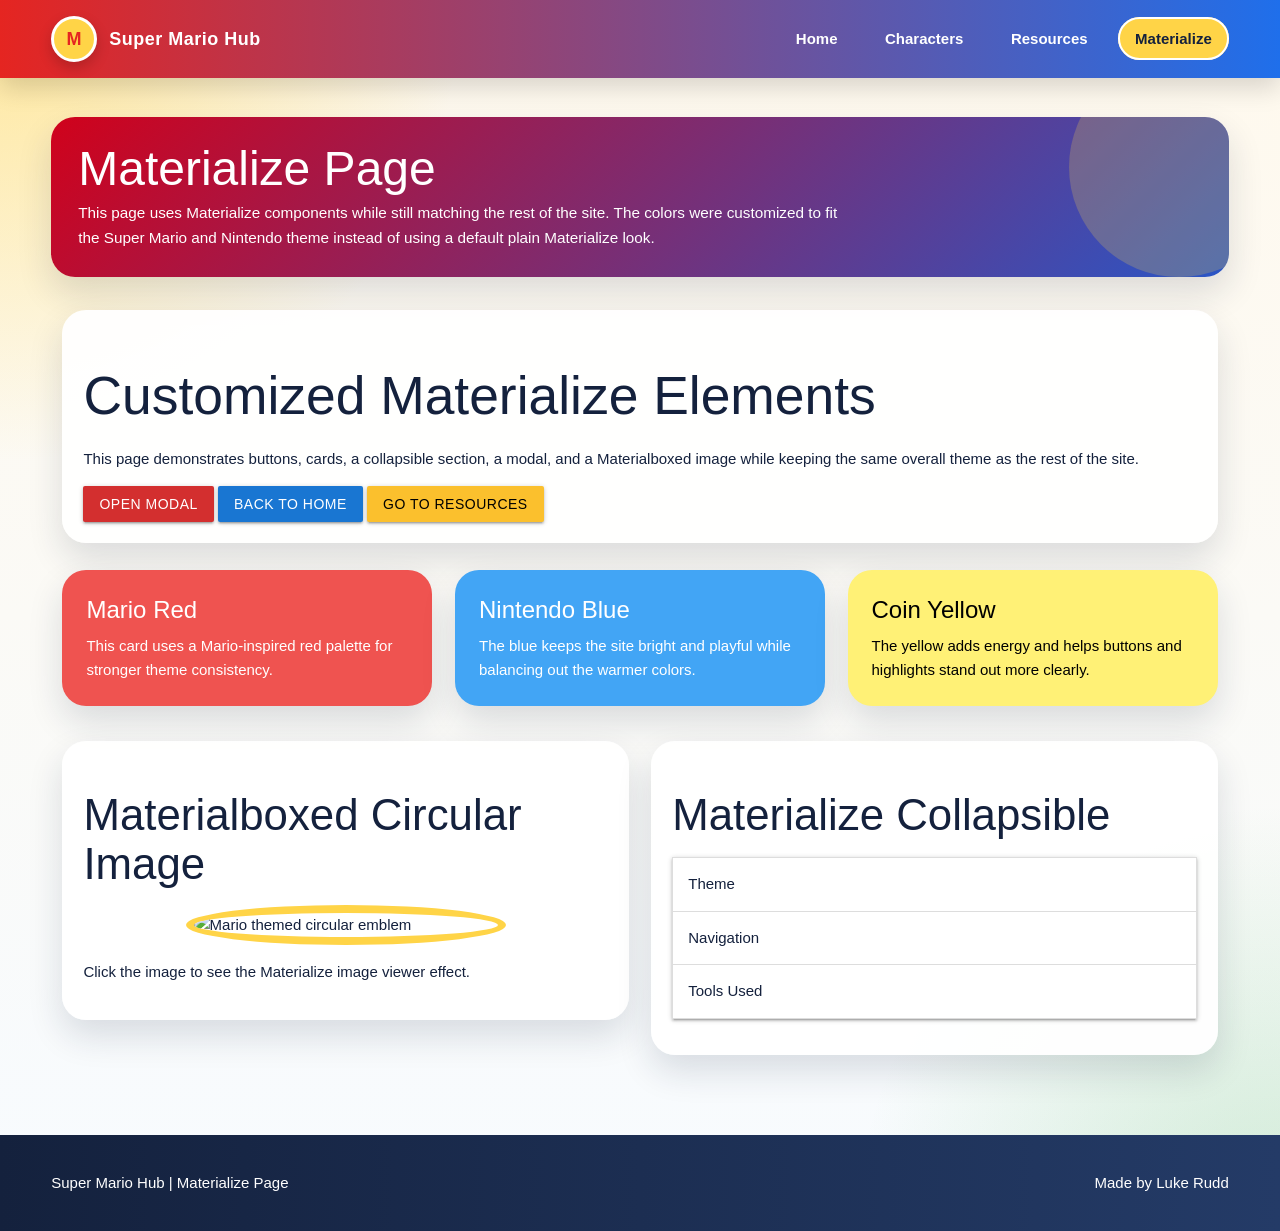
==== materialize.html @ 17e76cd8 "Add files via upload" ====
<!DOCTYPE html>
<html lang="en">
<head>
    <meta charset="UTF-8" />
    <meta name="viewport" content="width=device-width, initial-scale=1.0" />
    <title>Super Mario Hub | Materialize</title>

    <link
        rel="stylesheet"
        href="https://cdnjs.cloudflare.com/ajax/libs/materialize/1.0.0/css/materialize.min.css"
    />
    <link rel="stylesheet" href="cssstyle.css" />
</head>
<body class="materialize-theme">
    <header class="site-header">
        <div class="container navbar">
            <a href="htmlpage1.html" class="brand">
                <span class="brand-badge">M</span>
                <span>Super Mario Hub</span>
            </a>

            <button class="nav-toggle" aria-label="Open navigation">☰</button>

            <ul class="nav-links">
                <li><a href="htmlpage1.html">Home</a></li>
                <li><a href="htmlpage2.html">Characters</a></li>
                <li><a href="htmlpage3.html">Resources</a></li>
                <li><a href="materialize.html" class="active">Materialize</a></li>
            </ul>
        </div>
    </header>

    <section class="page-banner">
        <div class="container">
            <div class="banner-box reveal">
                <h1>Materialize Page</h1>
                <p>
                    This page uses Materialize components while still matching the rest of the site.
                    The colors were customized to fit the Super Mario and Nintendo theme instead of using
                    a default plain Materialize look.
                </p>
            </div>
        </div>
    </section>

    <main class="section">
        <div class="container">
            <div class="row">
                <div class="col s12">
                    <div class="material-box reveal">
                        <h2>Customized Materialize Elements</h2>
                        <p>
                            This page demonstrates buttons, cards, a collapsible section, a modal, and a Materialboxed image
                            while keeping the same overall theme as the rest of the site.
                        </p>

                        <a class="waves-effect waves-light btn red darken-2 modal-trigger" href="#marioModal">Open Modal</a>
                        <a class="waves-effect waves-light btn blue darken-2" href="htmlpage1.html">Back to Home</a>
                        <a class="waves-effect waves-light btn yellow darken-2 black-text" href="htmlpage3.html">Go to Resources</a>
                    </div>
                </div>
            </div>

            <div class="row">
                <div class="col s12 l4">
                    <div class="card red lighten-1 white-text reveal">
                        <div class="card-content">
                            <span class="card-title">Mario Red</span>
                            <p>This card uses a Mario-inspired red palette for stronger theme consistency.</p>
                        </div>
                    </div>
                </div>

                <div class="col s12 l4">
                    <div class="card blue lighten-1 white-text reveal">
                        <div class="card-content">
                            <span class="card-title">Nintendo Blue</span>
                            <p>The blue keeps the site bright and playful while balancing out the warmer colors.</p>
                        </div>
                    </div>
                </div>

                <div class="col s12 l4">
                    <div class="card yellow lighten-2 black-text reveal">
                        <div class="card-content">
                            <span class="card-title">Coin Yellow</span>
                            <p>The yellow adds energy and helps buttons and highlights stand out more clearly.</p>
                        </div>
                    </div>
                </div>
            </div>

            <div class="row">
                <div class="col s12 l6">
                    <div class="material-box reveal">
                        <h3>Materialboxed Circular Image</h3>
                        <img
                            class="materialboxed responsive-img"
                            style="border-radius: 50%; border: 8px solid #ffd447; max-width: 320px; margin: 0 auto;"
                            alt="Mario themed circular emblem"
                            src="images/mario.png"
                        />
                        <p style="margin-top: 1rem;">
                            Click the image to see the Materialize image viewer effect.
                        </p>
                    </div>
                </div>

                <div class="col s12 l6">
                    <div class="material-box reveal">
                        <h3>Materialize Collapsible</h3>
                        <ul class="collapsible">
                            <li>
                                <div class="collapsible-header"><strong>Theme</strong></div>
                                <div class="collapsible-body">
                                    <span>The theme stays focused on Super Mario, Nintendo colors, and a playful game-inspired style.</span>
                                </div>
                            </li>
                            <li>
                                <div class="collapsible-header"><strong>Navigation</strong></div>
                                <div class="collapsible-body">
                                    <span>The same navigation appears on every page so the site feels more consistent and easier to use.</span>
                                </div>
                            </li>
                            <li>
                                <div class="collapsible-header"><strong>Tools Used</strong></div>
                                <div class="collapsible-body">
                                    <span>This site combines custom CSS, responsive layout, JavaScript interactions, video embedding, and Materialize components.</span>
                                </div>
                            </li>
                        </ul>
                    </div>
                </div>
            </div>

            <div id="marioModal" class="modal">
                <div class="modal-content">
                    <h4>Super Mario Hub Modal</h4>
                    <p>
                        This modal is here to show a working Materialize interaction inside the same Mario-themed design.
                    </p>
                </div>
                <div class="modal-footer">
                    <a href="#!" class="modal-close waves-effect waves-green btn-flat">Close</a>
                </div>
            </div>
        </div>
    </main>

    <footer class="site-footer">
        <div class="container footer-inner">
            <p>Super Mario Hub | Materialize Page</p>
            <p>Made by Luke Rudd</p>
        </div>
    </footer>

    <button class="back-to-top" id="backToTop" aria-label="Back to top">↑</button>

    <script src="https://cdnjs.cloudflare.com/ajax/libs/materialize/1.0.0/js/materialize.min.js"></script>
    <script src="script.js"></script>
</body>
</html>
---- cssstyle.css ----
:root {
    --mario-red: #e52521;
    --mario-blue: #1f6feb;
    --mario-yellow: #ffd447;
    --mario-green: #43b047;
    --mario-white: #ffffff;
    --mario-dark: #14213d;
    --nintendo-red: #d0021b;
    --card-bg: rgba(255, 255, 255, 0.95);
    --shadow: 0 16px 35px rgba(20, 33, 61, 0.14);
    --radius-lg: 24px;
    --radius-md: 18px;
    --radius-sm: 12px;
    --max-width: 1200px;
}

* {
    box-sizing: border-box;
}

html {
    scroll-behavior: smooth;
}

body {
    margin: 0;
    font-family: Arial, Helvetica, sans-serif;
    color: var(--mario-dark);
    background:
        radial-gradient(circle at top left, rgba(255, 212, 71, 0.5), transparent 26%),
        radial-gradient(circle at bottom right, rgba(67, 176, 71, 0.22), transparent 24%),
        linear-gradient(180deg, #fff9ed 0%, #f7fbff 100%);
    line-height: 1.6;
}

img,
iframe {
    max-width: 100%;
    display: block;
}

a {
    color: inherit;
    text-decoration: none;
}

.container {
    width: min(92%, var(--max-width));
    margin: 0 auto;
}

.site-header {
    position: sticky;
    top: 0;
    z-index: 1000;
    background: linear-gradient(90deg, var(--mario-red), var(--mario-blue));
    box-shadow: 0 10px 24px rgba(0, 0, 0, 0.15);
}

.navbar {
    min-height: 78px;
    display: flex;
    align-items: center;
    justify-content: space-between;
    gap: 18px;
    padding: 0.9rem 0;
}

.brand {
    display: flex;
    align-items: center;
    gap: 12px;
    color: var(--mario-white);
    font-weight: 800;
    letter-spacing: 0.5px;
    font-size: 1.2rem;
}

.brand-badge {
    width: 46px;
    height: 46px;
    border-radius: 50%;
    display: grid;
    place-items: center;
    background: var(--mario-yellow);
    color: var(--mario-red);
    border: 3px solid var(--mario-white);
    box-shadow: 0 6px 14px rgba(0, 0, 0, 0.18);
    font-size: 1.2rem;
    font-weight: 900;
}

.nav-toggle {
    display: none;
    border: 0;
    background: rgba(255, 255, 255, 0.18);
    color: white;
    padding: 0.6rem 0.9rem;
    border-radius: 12px;
    font-size: 1.15rem;
    cursor: pointer;
}

.nav-links {
    list-style: none;
    display: flex;
    align-items: center;
    gap: 0.9rem;
    margin: 0;
    padding: 0;
}

.nav-links a {
    color: white;
    padding: 0.72rem 1rem;
    border-radius: 999px;
    font-weight: 700;
    transition: 0.25s ease;
    border: 2px solid transparent;
}

.nav-links a:hover,
.nav-links a.active {
    background: var(--mario-yellow);
    color: var(--mario-dark);
    border-color: white;
    transform: translateY(-2px);
}

.page-banner {
    padding: 2.6rem 0 1.2rem;
}

.banner-box {
    background: linear-gradient(135deg, rgba(229, 37, 33, 0.96), rgba(31, 111, 235, 0.96));
    color: white;
    padding: 1.8rem;
    border-radius: var(--radius-lg);
    box-shadow: var(--shadow);
    position: relative;
    overflow: hidden;
}

.banner-box::after {
    content: "";
    position: absolute;
    width: 220px;
    height: 220px;
    right: -60px;
    top: -60px;
    border-radius: 50%;
    background: rgba(255, 212, 71, 0.22);
}

.banner-box h1 {
    margin: 0 0 0.45rem;
    font-size: clamp(2rem, 4vw, 3.2rem);
    line-height: 1.05;
}

.banner-box p {
    margin: 0;
    max-width: 780px;
    font-size: 1.02rem;
}

.section {
    padding: 1rem 0 2rem;
}

.section-title {
    margin: 0 0 1rem;
    font-size: clamp(1.6rem, 2.7vw, 2.3rem);
}

.section-subtitle {
    margin: -0.2rem 0 1.2rem;
    color: #465067;
}

.card,
.panel,
.video-panel,
.resource-box,
.fact-box,
.material-box,
.search-card {
    background: var(--card-bg);
    border-radius: var(--radius-lg);
    box-shadow: var(--shadow);
}

.button,
button.button,
.filter-btn,
.role-btn,
.toggle-btn,
.fact-button {
    border: none;
    border-radius: 999px;
    padding: 0.85rem 1.15rem;
    font-weight: 800;
    cursor: pointer;
    transition: 0.25s ease;
    font-size: 0.96rem;
}

.button.primary,
.fact-button,
.filter-btn.active,
.role-btn.active {
    background: var(--mario-red);
    color: white;
}

.button.secondary,
.filter-btn,
.role-btn,
.toggle-btn {
    background: var(--mario-yellow);
    color: var(--mario-dark);
}

.button.green {
    background: var(--mario-green);
    color: white;
}

.button.blue {
    background: var(--mario-blue);
    color: white;
}

.button:hover,
.filter-btn:hover,
.role-btn:hover,
.toggle-btn:hover,
.fact-button:hover {
    transform: translateY(-3px);
    box-shadow: 0 12px 22px rgba(0, 0, 0, 0.12);
}

.filter-row {
    display: flex;
    flex-wrap: wrap;
    gap: 0.75rem;
    margin: 1rem 0 1.3rem;
}

.series-grid,
.character-grid,
.resource-grid {
    display: grid;
    grid-template-columns: repeat(3, 1fr);
    gap: 1.15rem;
}

.series-card,
.character-card,
.resource-box {
    background: white;
    border-radius: var(--radius-lg);
    box-shadow: 0 12px 24px rgba(20, 33, 61, 0.1);
    padding: 1.3rem;
    border-top: 8px solid var(--mario-blue);
    transition: 0.25s ease;
}

.series-card:hover,
.character-card:hover,
.resource-box:hover {
    transform: translateY(-6px);
}

.series-card h3,
.character-card h3,
.resource-box h3 {
    margin-top: 0;
}

.series-tag,
.role-tag,
.resource-tag {
    display: inline-block;
    padding: 0.35rem 0.7rem;
    border-radius: 999px;
    font-weight: 800;
    margin-bottom: 0.8rem;
    font-size: 0.82rem;
}

.series-tag {
    background: #eef5ff;
    color: var(--mario-blue);
}

.role-tag.hero {
    background: #ffe8e6;
    color: var(--mario-red);
}

.role-tag.royal {
    background: #fff4c4;
    color: #8a5b00;
}

.role-tag.villain {
    background: #e8ffe8;
    color: #1f7d2d;
}

.role-tag.ally {
    background: #e7f0ff;
    color: #1351ab;
}

.character-top {
    display: flex;
    align-items: center;
    gap: 1rem;
    margin-bottom: 0.8rem;
}

.character-photo {
    width: 78px;
    height: 78px;
    flex: 0 0 78px;
    border-radius: 50%;
    object-fit: cover;
    border: 4px solid var(--mario-yellow);
    background: white;
    box-shadow: 0 10px 18px rgba(0, 0, 0, 0.12);
}

.search-card {
    padding: 1.2rem;
}

.search-card label {
    font-weight: 700;
    display: block;
    margin-bottom: 0.5rem;
}

.search-card input {
    width: 100%;
    padding: 0.95rem 1rem;
    border-radius: 14px;
    border: 2px solid #d7ddea;
    font-size: 1rem;
}

.search-card input:focus {
    outline: none;
    border-color: var(--mario-blue);
    box-shadow: 0 0 0 4px rgba(31, 111, 235, 0.12);
}

.video-panel {
    padding: 1rem;
    margin-top: 1.5rem;
    background: rgba(255, 255, 255, 0.95);
    border-radius: 24px;
    box-shadow: 0 16px 35px rgba(20, 33, 61, 0.14);
}

.video-wrap {
    position: relative;
    width: 100%;
    padding-top: 56.25%;
    border-radius: 18px;
    overflow: hidden;
    background: #000;
}

.video-wrap iframe {
    position: absolute;
    inset: 0;
    width: 100%;
    height: 100%;
    border: 0;
}

.fact-box {
    padding: 1.3rem;
    margin-top: 1.2rem;
}

.fact-text {
    margin: 0.9rem 0 0;
    font-weight: 700;
}

.reveal {
    opacity: 0;
    transform: translateY(28px);
    transition: opacity 0.6s ease, transform 0.6s ease;
}

.reveal.visible {
    opacity: 1;
    transform: translateY(0);
}

.site-footer {
    margin-top: 2rem;
    background: linear-gradient(90deg, var(--mario-dark), #243b67);
    color: white;
}

.footer-inner {
    padding: 1.4rem 0;
    display: flex;
    justify-content: space-between;
    gap: 1rem;
    flex-wrap: wrap;
}

.back-to-top {
    position: fixed;
    right: 18px;
    bottom: 18px;
    width: 54px;
    height: 54px;
    border-radius: 50%;
    border: 0;
    background: var(--mario-red);
    color: white;
    font-size: 1.2rem;
    font-weight: 900;
    cursor: pointer;
    box-shadow: 0 14px 24px rgba(0, 0, 0, 0.2);
    display: none;
    z-index: 999;
}

.back-to-top.show {
    display: inline-grid;
    place-items: center;
}

.hidden {
    display: none !important;
}

.materialize-theme .banner-box {
    background: linear-gradient(135deg, var(--nintendo-red), #2a56c6);
}

.material-box {
    padding: 1.4rem;
}

.material-grid {
    display: grid;
    grid-template-columns: repeat(3, 1fr);
    gap: 1rem;
}

@media (max-width: 980px) {
    .series-grid,
    .character-grid,
    .resource-grid,
    .material-grid {
        grid-template-columns: 1fr 1fr;
    }

    .nav-toggle {
        display: inline-block;
    }

    .nav-links {
        position: absolute;
        top: 78px;
        right: 4%;
        width: min(320px, 92vw);
        background: linear-gradient(180deg, var(--mario-blue), var(--mario-red));
        border-radius: 20px;
        padding: 1rem;
        flex-direction: column;
        align-items: stretch;
        box-shadow: 0 16px 28px rgba(0, 0, 0, 0.22);
        display: none;
    }

    .nav-links.open {
        display: flex;
    }

    .nav-links a {
        text-align: center;
    }
}

@media (max-width: 700px) {
    .series-grid,
    .character-grid,
    .resource-grid,
    .material-grid {
        grid-template-columns: 1fr;
    }

    .banner-box,
    .series-card,
    .character-card,
    .resource-box,
    .video-panel,
    .fact-box,
    .search-card,
    .material-box {
        padding: 1.1rem;
    }

    .footer-inner {
        flex-direction: column;
    }
}
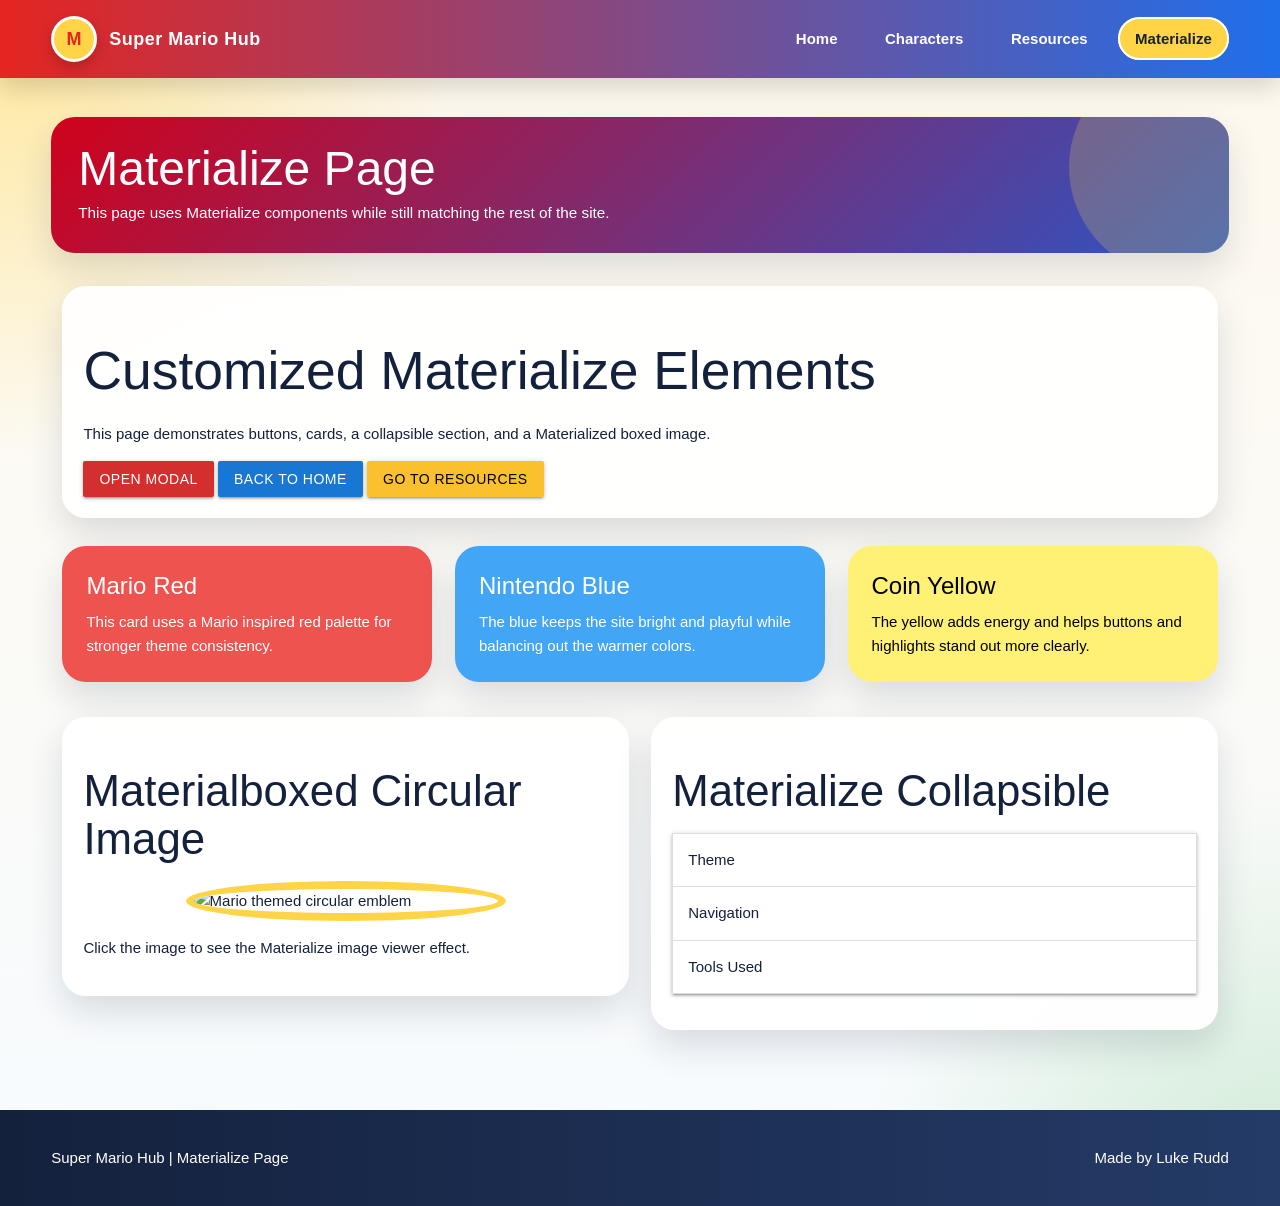
==== commit 606371fa: "Add files via upload" ====
--- a/materialize.html
+++ b/materialize.html
@@ -36,8 +36,6 @@
                 <h1>Materialize Page</h1>
                 <p>
                     This page uses Materialize components while still matching the rest of the site.
-                    The colors were customized to fit the Super Mario and Nintendo theme instead of using
-                    a default plain Materialize look.
                 </p>
             </div>
         </div>
@@ -50,8 +48,7 @@
                     <div class="material-box reveal">
                         <h2>Customized Materialize Elements</h2>
                         <p>
-                            This page demonstrates buttons, cards, a collapsible section, a modal, and a Materialboxed image
-                            while keeping the same overall theme as the rest of the site.
+                            This page demonstrates buttons, cards, a collapsible section, and a Materialized boxed image.
                         </p>
 
                         <a class="waves-effect waves-light btn red darken-2 modal-trigger" href="#marioModal">Open Modal</a>
@@ -66,7 +63,7 @@
                     <div class="card red lighten-1 white-text reveal">
                         <div class="card-content">
                             <span class="card-title">Mario Red</span>
-                            <p>This card uses a Mario-inspired red palette for stronger theme consistency.</p>
+                            <p>This card uses a Mario inspired red palette for stronger theme consistency.</p>
                         </div>
                     </div>
                 </div>
@@ -98,7 +95,7 @@
                             class="materialboxed responsive-img"
                             style="border-radius: 50%; border: 8px solid #ffd447; max-width: 320px; margin: 0 auto;"
                             alt="Mario themed circular emblem"
-                            src="images/mario.png"
+                            src="https://upload.wikimedia.org/wikipedia/en/5/5c/Mario_by_Shigehisa_Nakaue.png"
                         />
                         <p style="margin-top: 1rem;">
                             Click the image to see the Materialize image viewer effect.
@@ -113,13 +110,13 @@
                             <li>
                                 <div class="collapsible-header"><strong>Theme</strong></div>
                                 <div class="collapsible-body">
-                                    <span>The theme stays focused on Super Mario, Nintendo colors, and a playful game-inspired style.</span>
+                                    <span>The theme stays focused on Super Mario, Nintendo colors, and a game-inspired style.</span>
                                 </div>
                             </li>
                             <li>
                                 <div class="collapsible-header"><strong>Navigation</strong></div>
                                 <div class="collapsible-body">
-                                    <span>The same navigation appears on every page so the site feels more consistent and easier to use.</span>
+                                    <span>The same navigation appears on every page so the site feels more consistent and easier for user.</span>
                                 </div>
                             </li>
                             <li>
